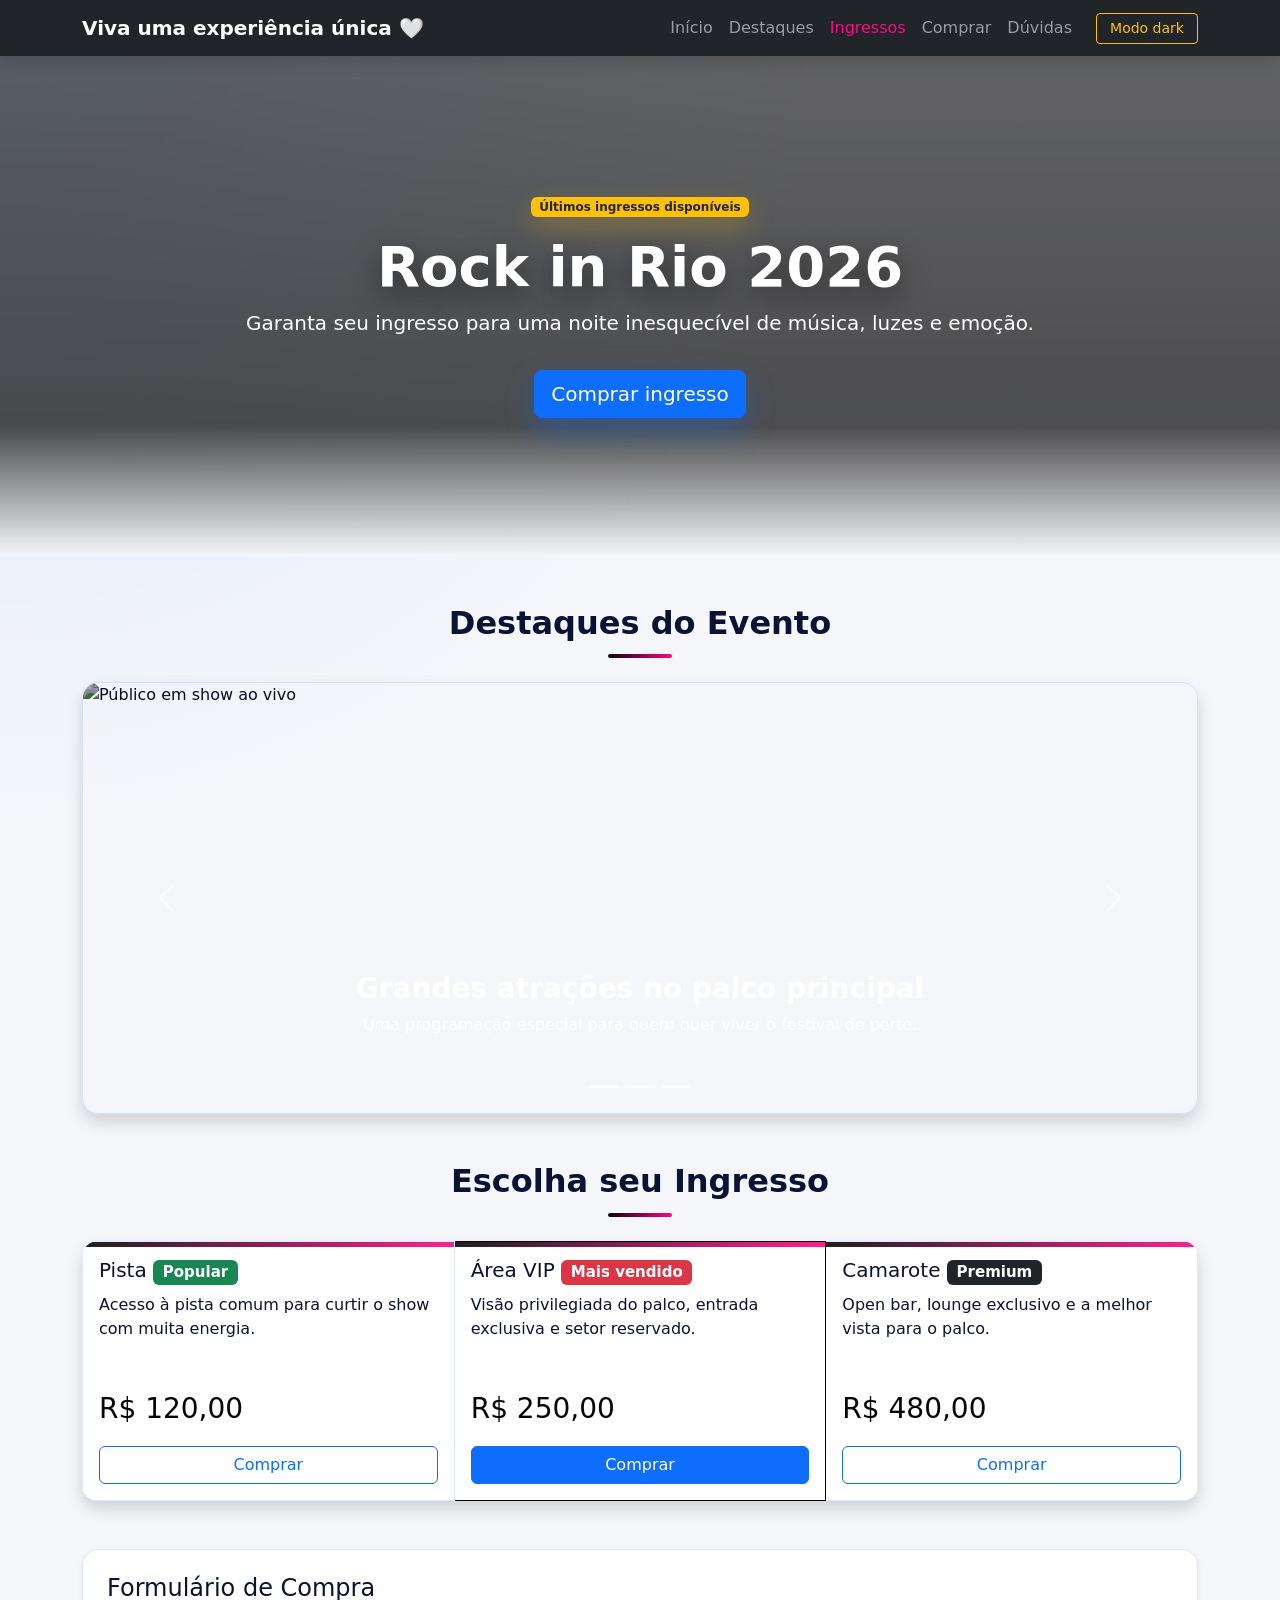
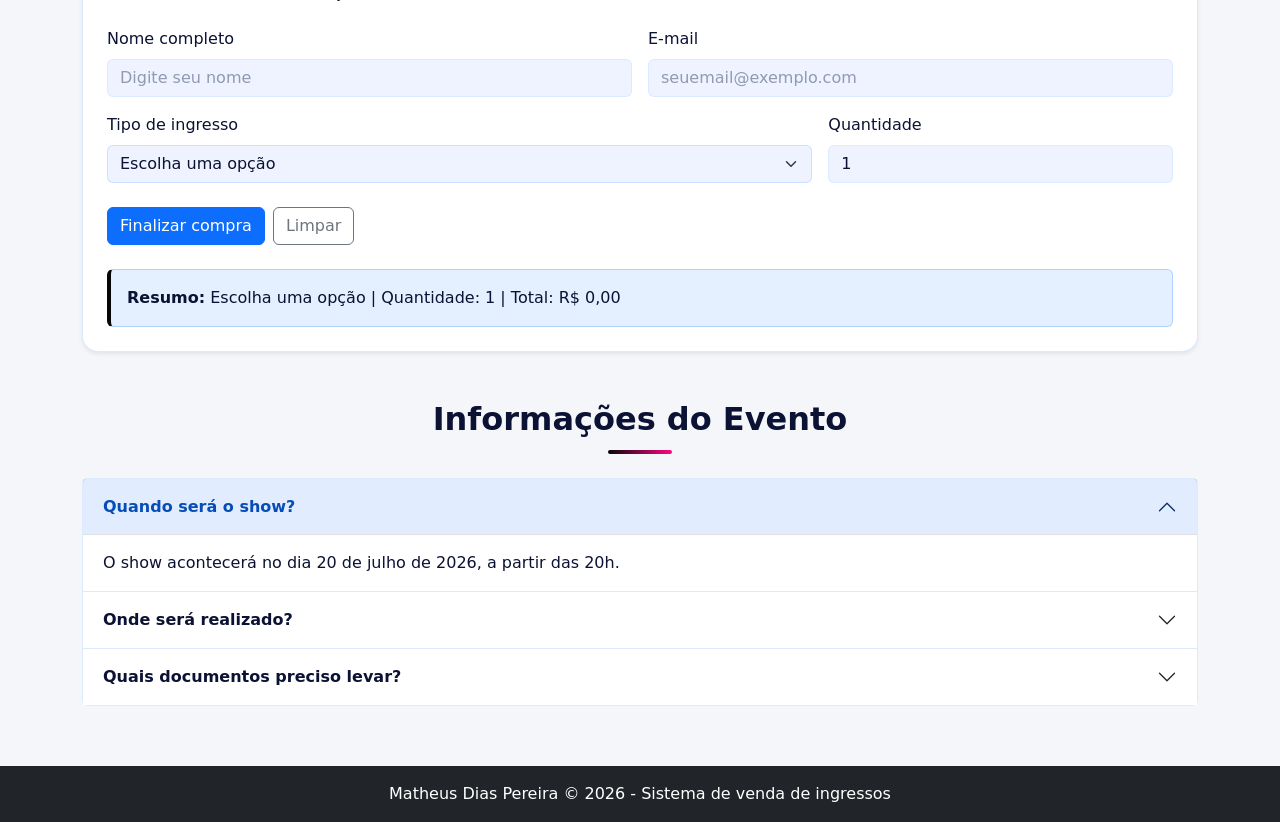
==== sales-system/index.html @ eac2bebe "project" ====
<!DOCTYPE html>
<html lang="pt-BR">
<head>
  <meta charset="UTF-8">
  <meta name="viewport" content="width=device-width, initial-scale=1.0">
  <title>Venda de Ingressos - Rock in Rio 2026</title>
  
  <!-- Bootstrap CSS -->
  <link href="https://cdn.jsdelivr.net/npm/bootstrap@5.3.3/dist/css/bootstrap.min.css" rel="stylesheet">
  
  <!-- Seu CSS -->
  <link rel="stylesheet" href="css/style.css">
</head>
<body>

  <!-- ==================== TODO O CONTEÚDO DO BODY (copie do seu original) ==================== -->
  <nav class="navbar navbar-expand-lg navbar-dark bg-dark sticky-top">
    <div class="container">
      <a class="navbar-brand fw-bold" href="#">Viva uma experiência única 🤍</a>
      <button class="navbar-toggler" type="button" data-bs-toggle="collapse" data-bs-target="#menu" aria-controls="menu" aria-expanded="false" aria-label="Abrir menu">
        <span class="navbar-toggler-icon"></span>
      </button>
      <div class="collapse navbar-collapse" id="menu">
        <ul class="navbar-nav ms-auto align-items-lg-center">
          <li class="nav-item"><a class="nav-link active" href="#">Início</a></li>
          <li class="nav-item"><a class="nav-link" href="#destaques">Destaques</a></li>
          <li class="nav-item"><a class="nav-link" href="#ingressos">Ingressos</a></li>
          <li class="nav-item"><a class="nav-link" href="#formulario">Comprar</a></li>
          <li class="nav-item"><a class="nav-link" href="#duvidas">Dúvidas</a></li>
          <li class="nav-item ms-lg-3 mt-2 mt-lg-0">
            <button class="btn btn-outline-warning btn-sm tema-btn" id="alternarTema" type="button">Modo dark</button>
          </li>
        </ul>
      </div>
    </div>
  </nav>

  <!-- Header, Main, Sections, Footer... -->
  <!-- Cole aqui todo o resto do seu HTML original (header, main, sections, footer) -->

  
  <header class="banner">
    <div class="container text-center text-white">
      <span class="badge bg-warning text-dark mb-3">Últimos ingressos disponíveis</span>
      <h1 class="display-4 fw-bold">Rock in Rio 2026</h1>
      <p class="lead">Garanta seu ingresso para uma noite inesquecível de música, luzes e emoção.</p>
      <a href="#ingressos" class="btn btn-primary btn-lg mt-3">Comprar ingresso</a>
    </div>
  </header>

  <main class="container my-5">

    <section id="destaques" class="mb-5">
      <h2 class="text-center mb-4">Destaques do Evento</h2>

      <div id="carouselEvento" class="carousel slide carousel-fade" data-bs-ride="carousel">
        <div class="carousel-indicators">
          <button type="button" data-bs-target="#carouselEvento" data-bs-slide-to="0" class="active" aria-current="true" aria-label="Destaque 1"></button>
          <button type="button" data-bs-target="#carouselEvento" data-bs-slide-to="1" aria-label="Destaque 2"></button>
          <button type="button" data-bs-target="#carouselEvento" data-bs-slide-to="2" aria-label="Destaque 3"></button>
        </div>

        <div class="carousel-inner rounded-4 shadow">
          <div class="carousel-item active">
            <img src="https://images.unsplash.com/photo-1501386761578-eac5c94b800a?auto=format&fit=crop&w=1400&q=80" class="d-block w-100" alt="Público em show ao vivo">
            <div class="carousel-caption">
              <h3>Grandes atrações no palco principal</h3>
              <p>Uma programação especial para quem quer viver o festival de perto.</p>
            </div>
          </div>

          <div class="carousel-item">
            <img src="https://images.unsplash.com/photo-1514525253161-7a46d19cd819?auto=format&fit=crop&w=1400&q=80" class="d-block w-100" alt="Show com iluminação colorida">
            <div class="carousel-caption">
              <h3>Estrutura completa para o público</h3>
              <p>Som, luzes, praça de alimentação e áreas exclusivas para cada ingresso.</p>
            </div>
          </div>

          <div class="carousel-item">
            <img src="https://images.unsplash.com/photo-1492684223066-81342ee5ff30?auto=format&fit=crop&w=1400&q=80" class="d-block w-100" alt="Festival com multidão e luzes">
            <div class="carousel-caption">
              <h3>Escolha sua experiência</h3>
              <p>Pista, área VIP ou camarote: encontre o ingresso ideal para você.</p>
            </div>
          </div>
        </div>

        <button class="carousel-control-prev" type="button" data-bs-target="#carouselEvento" data-bs-slide="prev">
          <span class="carousel-control-prev-icon" aria-hidden="true"></span>
          <span class="visually-hidden">Anterior</span>
        </button>
        <button class="carousel-control-next" type="button" data-bs-target="#carouselEvento" data-bs-slide="next">
          <span class="carousel-control-next-icon" aria-hidden="true"></span>
          <span class="visually-hidden">Próximo</span>
        </button>
      </div>
    </section>

    <section id="ingressos" class="mb-5">
      <h2 class="text-center mb-4">Escolha seu Ingresso</h2>

      <div class="card-group shadow rounded-4 overflow-hidden">
        <div class="card ingresso-card">
          <div class="card-body">
            <h5 class="card-title">
              Pista
              <span class="badge bg-success">Popular</span>
            </h5>
            <p class="card-text">Acesso à pista comum para curtir o show com muita energia.</p>
            <h3>R$ 120,00</h3>
            <button class="btn btn-outline-primary w-100 comprar-btn" type="button" data-bs-toggle="popover" data-bs-trigger="hover focus" data-bs-placement="top" data-bs-title="Ingresso Pista" data-bs-content="Acesso à pista comum. Clique para selecionar este ingresso.">Comprar</button>
          </div>
        </div>

        <div class="card ingresso-card destaque">
          <div class="card-body">
            <h5 class="card-title">
              Área VIP
              <span class="badge bg-danger">Mais vendido</span>
            </h5>
            <p class="card-text">Visão privilegiada do palco, entrada exclusiva e setor reservado.</p>
            <h3>R$ 250,00</h3>
            <button class="btn btn-primary w-100 comprar-btn" type="button" data-bs-toggle="popover" data-bs-trigger="hover focus" data-bs-placement="top" data-bs-title="Ingresso Área VIP" data-bs-content="Entrada exclusiva, visão privilegiada e setor reservado.">Comprar</button>
          </div>
        </div>

        <div class="card ingresso-card">
          <div class="card-body">
            <h5 class="card-title">
              Camarote
              <span class="badge bg-dark">Premium</span>
            </h5>
            <p class="card-text">Open bar, lounge exclusivo e a melhor vista para o palco.</p>
            <h3>R$ 480,00</h3>
            <button class="btn btn-outline-primary w-100 comprar-btn" type="button" data-bs-toggle="popover" data-bs-trigger="hover focus" data-bs-placement="top" data-bs-title="Ingresso Camarote" data-bs-content="Open bar, lounge exclusivo e a melhor vista para o palco.">Comprar</button>
          </div>
        </div>
      </div>

      <form id="formulario" class="formulario-compra shadow-sm rounded-4 p-4 mt-5 bg-white">
        <h3 class="h4 mb-4">Formulário de Compra</h3>

        <div class="row g-3">
          <div class="col-md-6">
            <label for="nome" class="form-label">Nome completo</label>
            <input type="text" class="form-control" id="nome" placeholder="Digite seu nome" required>
          </div>

          <div class="col-md-6">
            <label for="email" class="form-label">E-mail</label>
            <input type="email" class="form-control" id="email" placeholder="seuemail@exemplo.com" required>
          </div>

          <div class="col-md-8">
            <label for="tipoIngresso" class="form-label">Tipo de ingresso</label>
            <select class="form-select" id="tipoIngresso" required>
              <option value="" selected disabled>Escolha uma opção</option>
              <option>Pista - R$ 120,00</option>
              <option>Área VIP - R$ 250,00</option>
              <option>Camarote - R$ 480,00</option>
            </select>
          </div>

          <div class="col-md-4">
            <label for="quantidade" class="form-label">Quantidade</label>
            <input type="number" class="form-control" id="quantidade" min="1" max="10" value="1" required>
          </div>
        </div>

        <div class="d-flex flex-column flex-sm-row gap-2 mt-4">
          <button class="btn btn-primary" type="submit" data-bs-toggle="popover" data-bs-trigger="hover focus" data-bs-placement="top" data-bs-title="Finalizar compra" data-bs-content="Confirma os dados preenchidos e registra a seleção do ingresso.">Finalizar compra</button>
          <button class="btn btn-outline-secondary" type="reset" data-bs-toggle="popover" data-bs-trigger="hover focus" data-bs-placement="top" data-bs-title="Limpar formulário" data-bs-content="Apaga os campos preenchidos para iniciar uma nova compra.">Limpar</button>
        </div>
      </form>
    </section>

    <section id="duvidas">
      <h2 class="text-center mb-4">Informações do Evento</h2>
      <div class="accordion" id="accordionEvento">
        <div class="accordion-item">
            <button class="accordion-button" type="button" data-bs-toggle="collapse" data-bs-target="#itemUm" aria-expanded="true" aria-controls="itemUm">
              Quando será o show?
            </button>
          <div id="itemUm" class="accordion-collapse collapse show" data-bs-parent="#accordionEvento">
            <div class="accordion-body">
              O show acontecerá no dia 20 de julho de 2026, a partir das 20h.
            </div>
          </div>
        </div>

        <div class="accordion-item">
            <button class="accordion-button collapsed" type="button" data-bs-toggle="collapse" data-bs-target="#itemDois" aria-expanded="false" aria-controls="itemDois">
              Onde será realizado?
            </button>
          <div id="itemDois" class="accordion-collapse collapse" data-bs-parent="#accordionEvento">
            <div class="accordion-body">
              Parque Olímpico da Barra da Tijuca, na Zona Oeste do Rio de Janeiro.
            </div>
          </div>
        </div>

        <div class="accordion-item">

            <button class="accordion-button collapsed" type="button" data-bs-toggle="collapse" data-bs-target="#itemTres" aria-expanded="false" aria-controls="itemTres">
              Quais documentos preciso levar?
            </button>
          <div id="itemTres" class="accordion-collapse collapse" data-bs-parent="#accordionEvento">
            <div class="accordion-body">
              É necessário apresentar documento com foto e o ingresso digital ou impresso.
            </div>
          </div>
        </div>
      </div>
    </section>

     </main>

  <footer class="bg-dark text-white text-center py-3">
    <p class="mb-0">Matheus Dias Pereira &copy; 2026 - Sistema de venda de ingressos</p>
  </footer>

  <!-- ==================== SCRIPTS ==================== -->
  <script src="https://cdn.jsdelivr.net/npm/bootstrap@5.3.3/dist/js/bootstrap.bundle.min.js"></script>
  <script src="js/main.js" type="module"></script>

</body>
</html>
---- sales-system/css/style.css ----
body {
  background-color: #f5f6fa;
  color: #232735;
  scroll-behavior: smooth;
}

.banner {
  min-height: 420px;
  display: flex;
  align-items: center;
  background:
    linear-gradient(rgba(0, 0, 0, 0.6), rgba(0, 0, 0, 0.72)),
    url("https://images.unsplash.com/photo-1501386761578-eac5c94b800a?auto=format&fit=crop&w=1400&q=80") center/cover;
  position: relative;
}

.navbar {
  box-shadow: 0 4px 18px rgba(0, 0, 0, 0.18);
}

.navbar-brand {
  letter-spacing: 0;
}

.nav-link {
  transition: color 0.2s ease, transform 0.2s ease;
}

.nav-link:hover {
  color: #ffc107;
  transform: translateY(-1px);
}

.banner .btn {
  box-shadow: 0 12px 28px rgba(13, 110, 253, 0.35);
}

.carousel-item img {
  height: 430px;
  object-fit: cover;
  filter: brightness(0.65);
}

.carousel-caption {
  bottom: 2.5rem;
}

.carousel-caption h3 {
  font-weight: 700;
}

.ingresso-card {
  border: 0;
  min-height: 260px;
  transition: transform 0.2s ease, box-shadow 0.2s ease, outline-color 0.2s ease;
}

.ingresso-card:hover,
.ingresso-card.selecionado {
  transform: translateY(-5px);
  box-shadow: 0 8px 22px rgba(0, 0, 0, 0.18);
  z-index: 2;
}

.ingresso-card.selecionado {
  outline: 3px solid rgba(13, 110, 253, 0.35);
  outline-offset: -3px;
}

.ingresso-card .card-body {
  display: flex;
  flex-direction: column;
}

.ingresso-card h3 {
  color: #0d6efd;
  margin-top: auto;
  margin-bottom: 20px;
}

.destaque {
  border: 2px solid #0d6efd;
}

.formulario-compra {
  border: 1px solid rgba(13, 110, 253, 0.12);
  transition: box-shadow 0.2s ease, transform 0.2s ease;
}

.formulario-compra:focus-within {
  box-shadow: 0 14px 34px rgba(13, 110, 253, 0.12);
  transform: translateY(-2px);
}

.resumo-compra {
  border-left: 4px solid #0d6efd;
}

.accordion-button {
  font-weight: 600;
}

.accordion-item {
  border-color: rgba(13, 110, 253, 0.14);
}

footer {
  margin-top: 60px;
}

@media (max-width: 768px) {
  .carousel-item img {
    height: 320px;
  }

  .carousel-caption {
    bottom: 1rem;
  }

  .carousel-caption p {
    display: none;
  }
}

:root {
  --cor-fundo: #f5f6fa;
  --cor-texto: #0b1233;
  --cor-superficie: #ffffff;
  --cor-superficie-2: #eef3ff;
  --cor-borda: rgba(13, 110, 253, 0.14);
  --cor-primaria: #060606;
  --cor-primaria-forte: #064db8;
  --cor-destaque: #ff0783;
  --sombra-suave: 0 14px 34px rgba(13, 110, 253, 0.12);
  --sombra-card: 0 8px 22px rgba(0, 0, 0, 0.18);
}

[data-theme="dark"] {
  --cor-fundo: #0b1020;
  --cor-texto: #edf2ff;
  --cor-superficie: #11182c;
  --cor-superficie-2: #17213a;
  --cor-borda: rgba(255, 255, 255, 0.12);
  --cor-primaria: #4ea1ff;
  --cor-primaria-forte: #86bdff;
  --cor-destaque: #840e0e;
  --sombra-suave: 0 18px 44px rgba(0, 0, 0, 0.34);
  --sombra-card: 0 14px 34px rgba(0, 0, 0, 0.38);
}

* {
  scroll-margin-top: 86px;
}

body {
  background:
    radial-gradient(circle at top left, rgba(13, 110, 253, 0.12), transparent 30%),
    var(--cor-fundo);
  color: var(--cor-texto);
  transition: background-color 0.25s ease, color 0.25s ease;
}

.banner {
  min-height: 500px;
  isolation: isolate;
}

.banner::after {
  content: "";
  position: absolute;
  inset: auto 0 0;
  height: 130px;
  background: linear-gradient(180deg, transparent, var(--cor-fundo));
  z-index: -1;
}

.banner .badge {
  box-shadow: 0 10px 26px rgba(255, 193, 7, 0.28);
}

.banner h1 {
  text-shadow: 0 10px 30px rgba(0, 0, 0, 0.45);
}

.navbar {
  backdrop-filter: blur(12px);
}

.navbar .active {
  color: var(--cor-destaque) !important;
}

.tema-btn {
  min-width: 102px;
}

main section {
  opacity: 0;
  transform: translateY(18px);
  transition: opacity 0.45s ease, transform 0.45s ease;
}

main section.visivel {
  opacity: 1;
  transform: translateY(0);
}

h2 {
  color: var(--cor-texto);
  font-weight: 800;
}

h2::after {
  content: "";
  display: block;
  width: 64px;
  height: 4px;
  margin: 12px auto 0;
  border-radius: 999px;
  background: linear-gradient(90deg, var(--cor-primaria), var(--cor-destaque));
}

.carousel-inner {
  border: 1px solid var(--cor-borda);
}

.ingresso-card {
  background: var(--cor-superficie);
  border: 1px solid var(--cor-borda);
  color: var(--cor-texto);
  position: relative;
  overflow: hidden;
}

.ingresso-card::before {
  content: "";
  position: absolute;
  inset: 0 0 auto;
  height: 5px;
  background: linear-gradient(90deg, var(--cor-primaria), var(--cor-destaque));
  opacity: 0.9;
}

.ingresso-card:hover,
.ingresso-card.selecionado {
  box-shadow: var(--sombra-card);
}

.ingresso-card.selecionado {
  outline-color: rgba(13, 110, 253, 0.45);
}

.ingresso-card h3 {
  color: var(--cor-primaria);
}

.destaque {
  border-color: var(--cor-primaria);
}

.formulario-compra {
  background: var(--cor-superficie) !important;
  border-color: var(--cor-borda);
  color: var(--cor-texto);
}

.formulario-compra:focus-within {
  box-shadow: var(--sombra-suave);
}

.form-control,
.form-select {
  background-color: var(--cor-superficie-2);
  border-color: var(--cor-borda);
  color: var(--cor-texto);
}

.form-control:focus,
.form-select:focus {
  background-color: var(--cor-superficie);
  border-color: var(--cor-primaria);
  color: var(--cor-texto);
  box-shadow: 0 0 0 0.24rem rgba(13, 110, 253, 0.2);
}

.form-control::placeholder {
  color: rgba(128, 139, 164, 0.86);
}

.resumo-compra {
  background: rgba(13, 110, 253, 0.11);
  border-color: rgba(13, 110, 253, 0.24);
  border-left: 4px solid var(--cor-primaria);
  color: var(--cor-texto);
}

.accordion-item,
.accordion-button {
  background: var(--cor-superficie);
  color: var(--cor-texto);
}

.accordion-item {
  border-color: var(--cor-borda);
}

.accordion-button:not(.collapsed) {
  background: rgba(13, 110, 253, 0.12);
  color: var(--cor-primaria-forte);
}

[data-theme="dark"] .bg-dark {
  background-color: #070b16 !important;
}

[data-theme="dark"] .btn-outline-secondary {
  border-color: rgba(255, 255, 255, 0.32);
  color: #edf2ff;
}
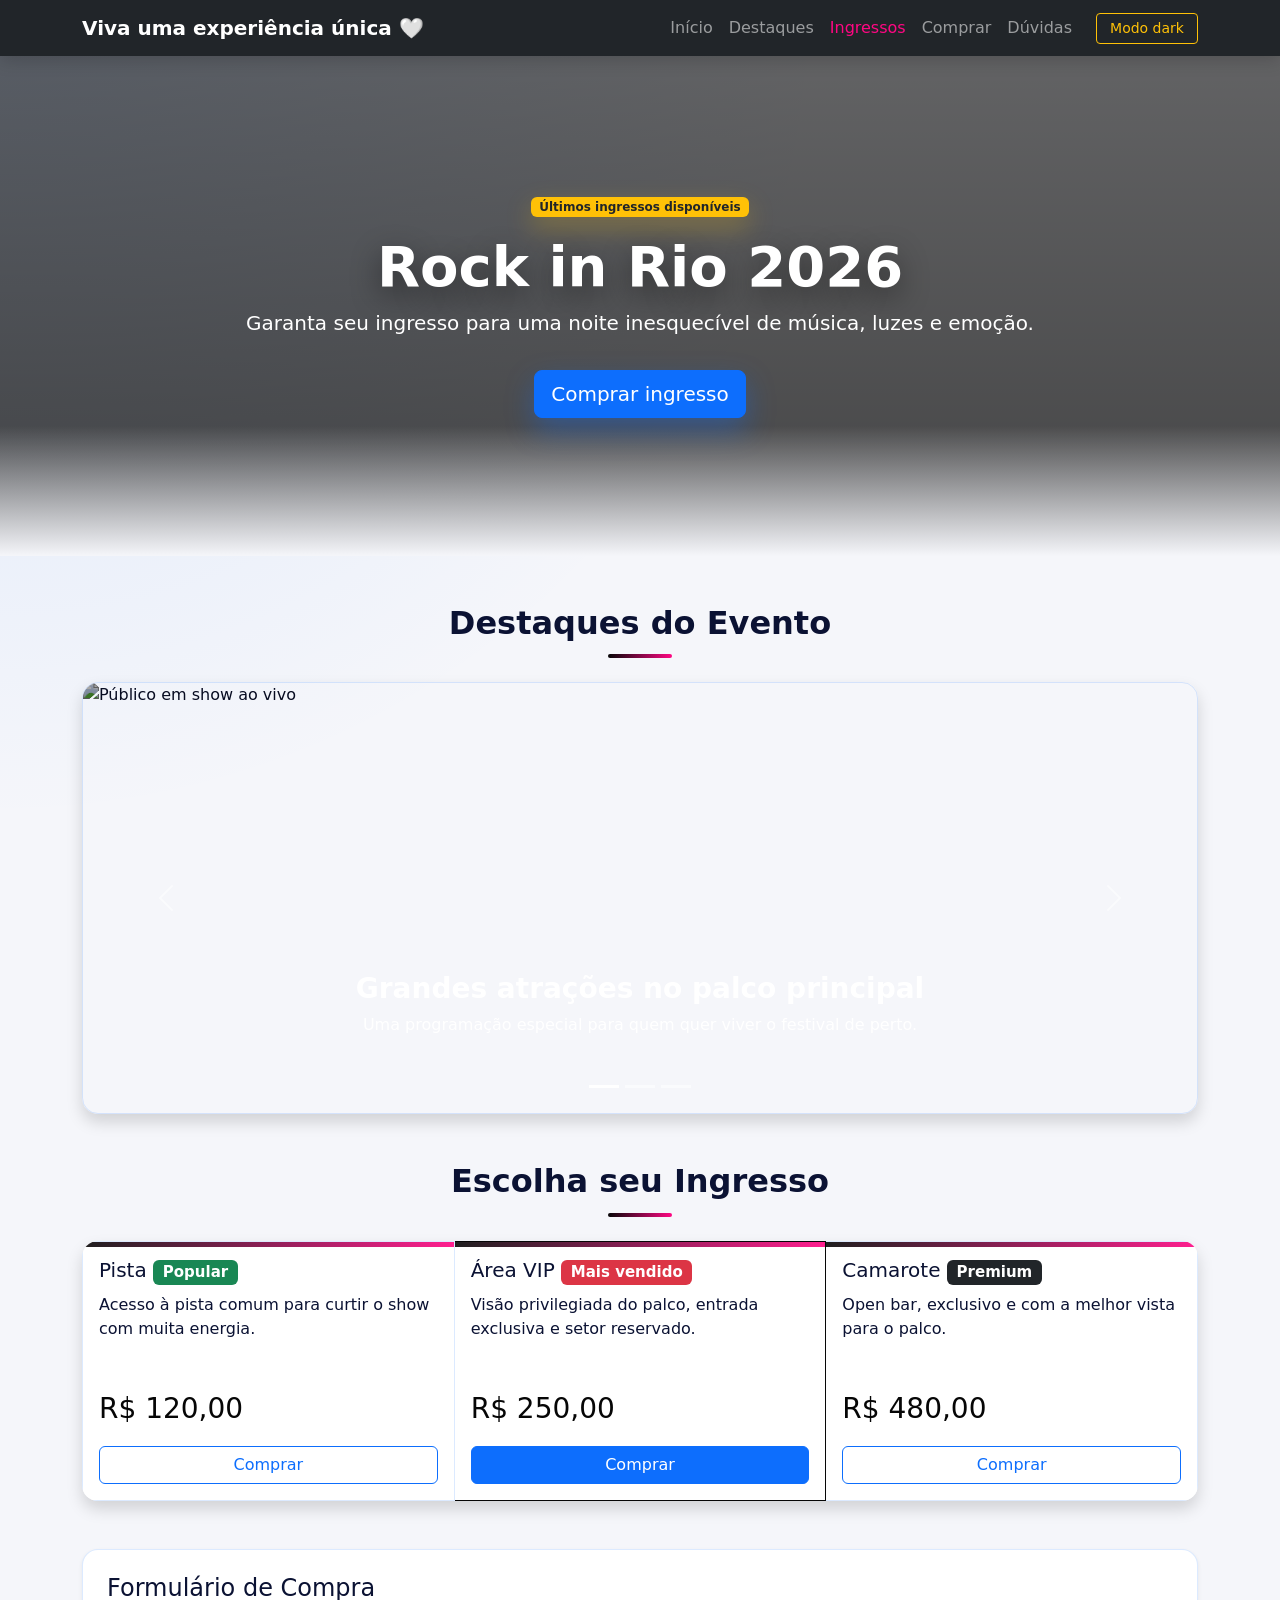
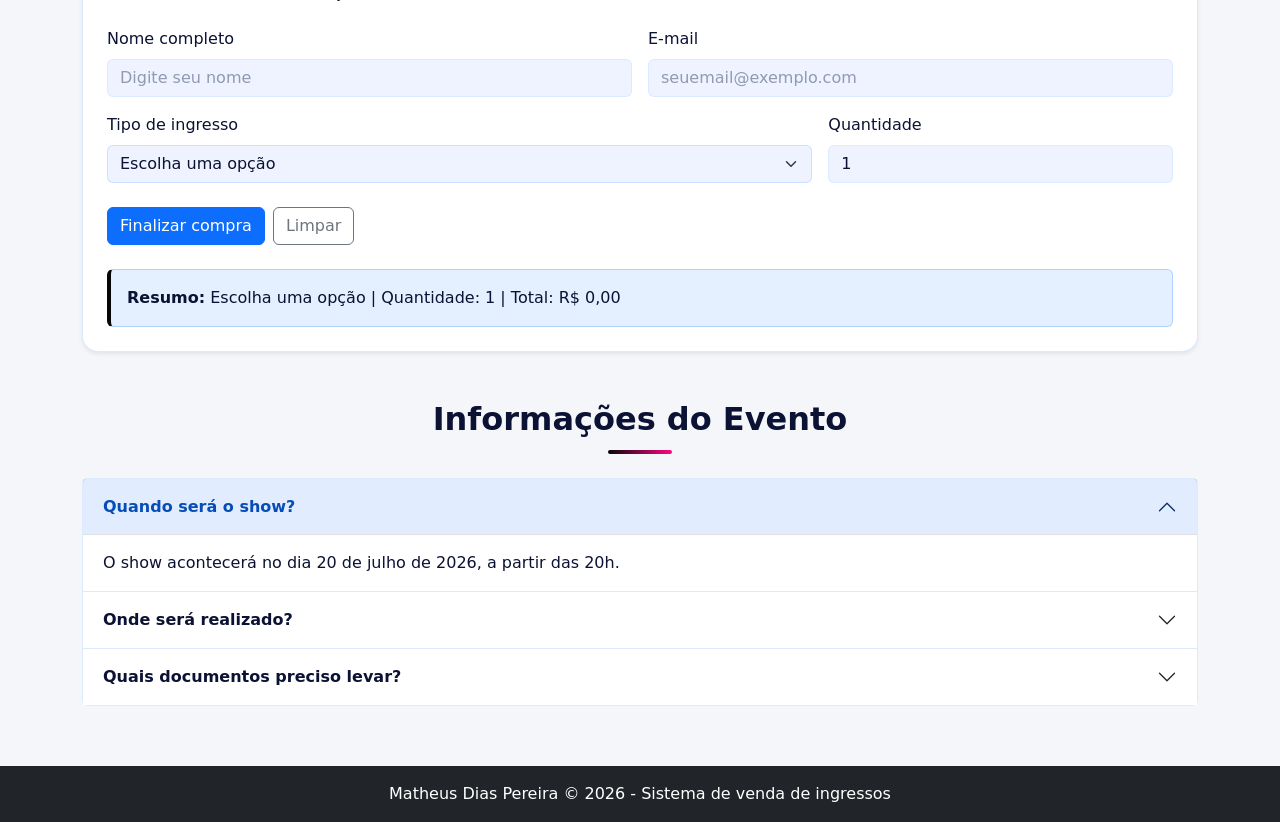
==== commit cbaf5138: "ProjectFinal" ====
--- a/sales-system/index.html
+++ b/sales-system/index.html
@@ -13,7 +13,6 @@
 </head>
 <body>
 
-  <!-- ==================== TODO O CONTEÚDO DO BODY (copie do seu original) ==================== -->
   <nav class="navbar navbar-expand-lg navbar-dark bg-dark sticky-top">
     <div class="container">
       <a class="navbar-brand fw-bold" href="#">Viva uma experiência única 🤍</a>
@@ -35,10 +34,6 @@
     </div>
   </nav>
 
-  <!-- Header, Main, Sections, Footer... -->
-  <!-- Cole aqui todo o resto do seu HTML original (header, main, sections, footer) -->
-
-  
   <header class="banner">
     <div class="container text-center text-white">
       <span class="badge bg-warning text-dark mb-3">Últimos ingressos disponíveis</span>
@@ -131,7 +126,7 @@
               Camarote
               <span class="badge bg-dark">Premium</span>
             </h5>
-            <p class="card-text">Open bar, lounge exclusivo e a melhor vista para o palco.</p>
+            <p class="card-text">Open bar, exclusivo e com a melhor vista para o palco.</p>
             <h3>R$ 480,00</h3>
             <button class="btn btn-outline-primary w-100 comprar-btn" type="button" data-bs-toggle="popover" data-bs-trigger="hover focus" data-bs-placement="top" data-bs-title="Ingresso Camarote" data-bs-content="Open bar, lounge exclusivo e a melhor vista para o palco.">Comprar</button>
           </div>
